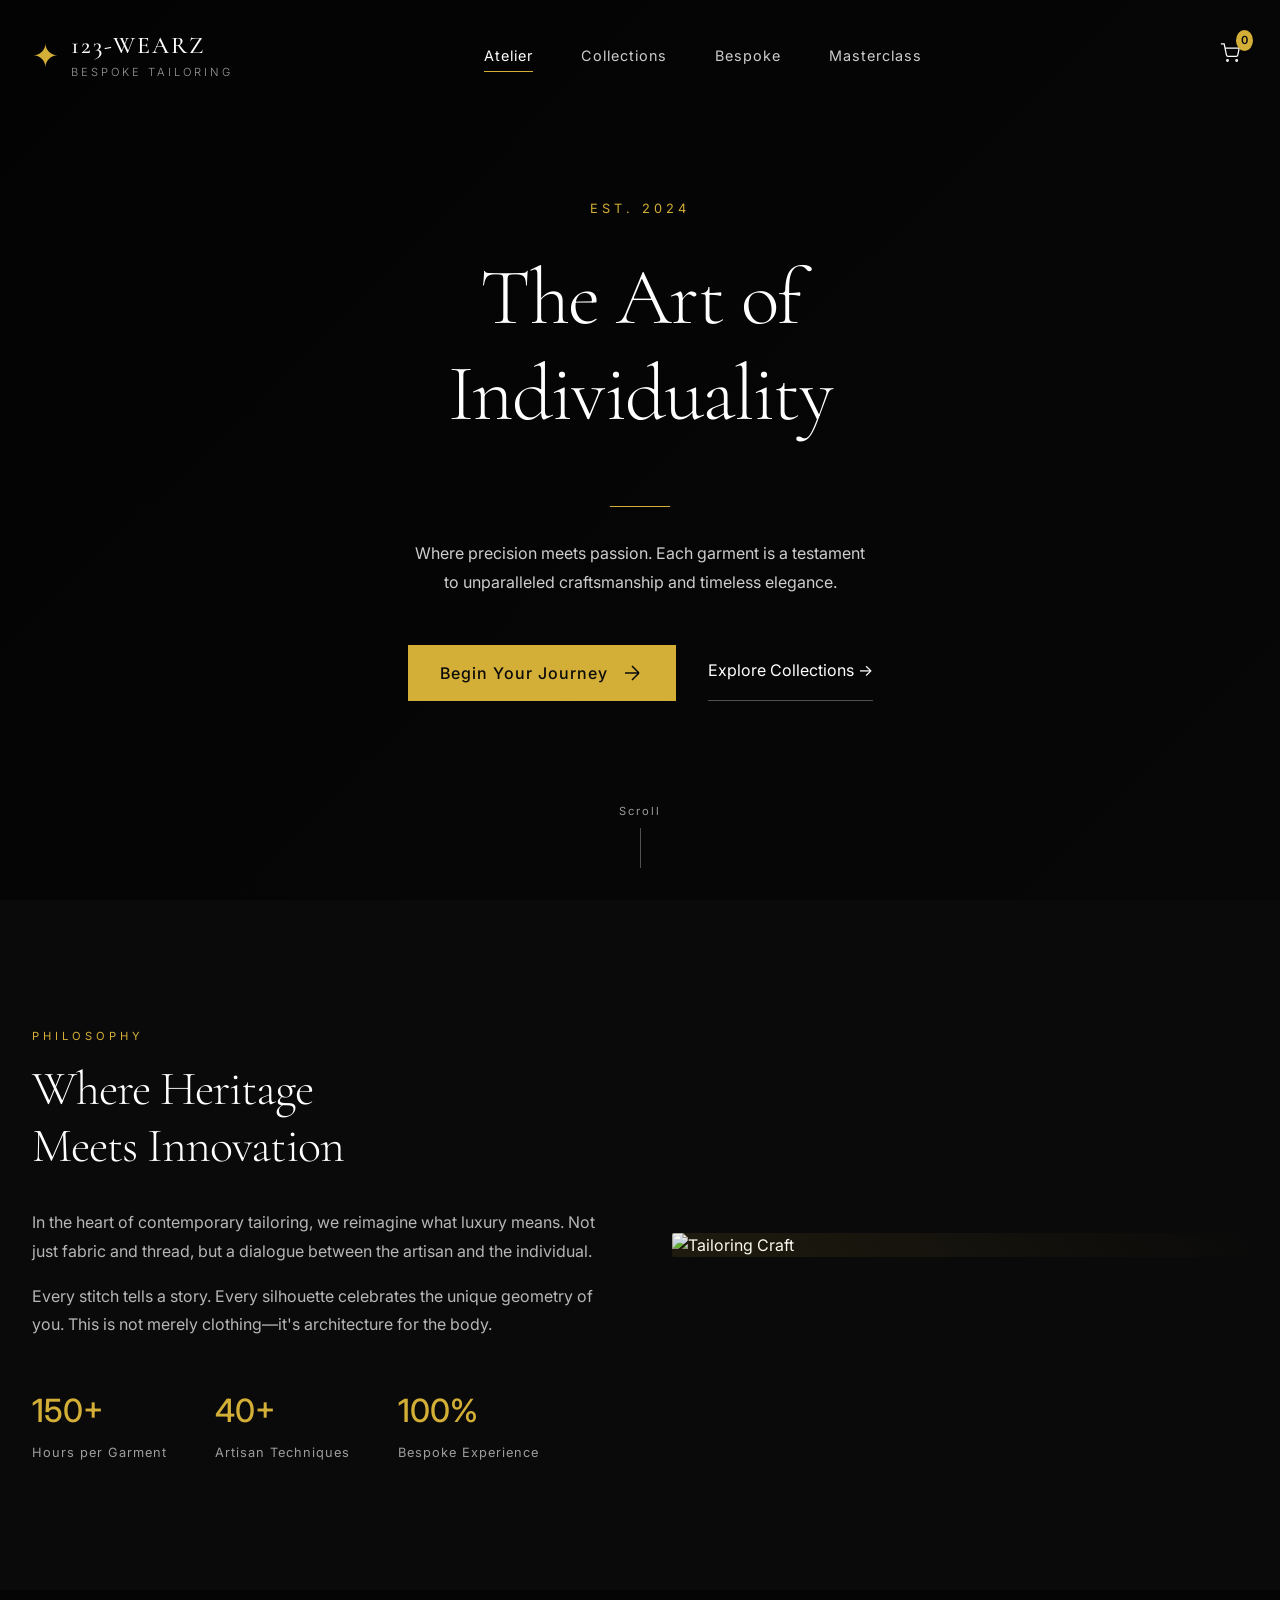
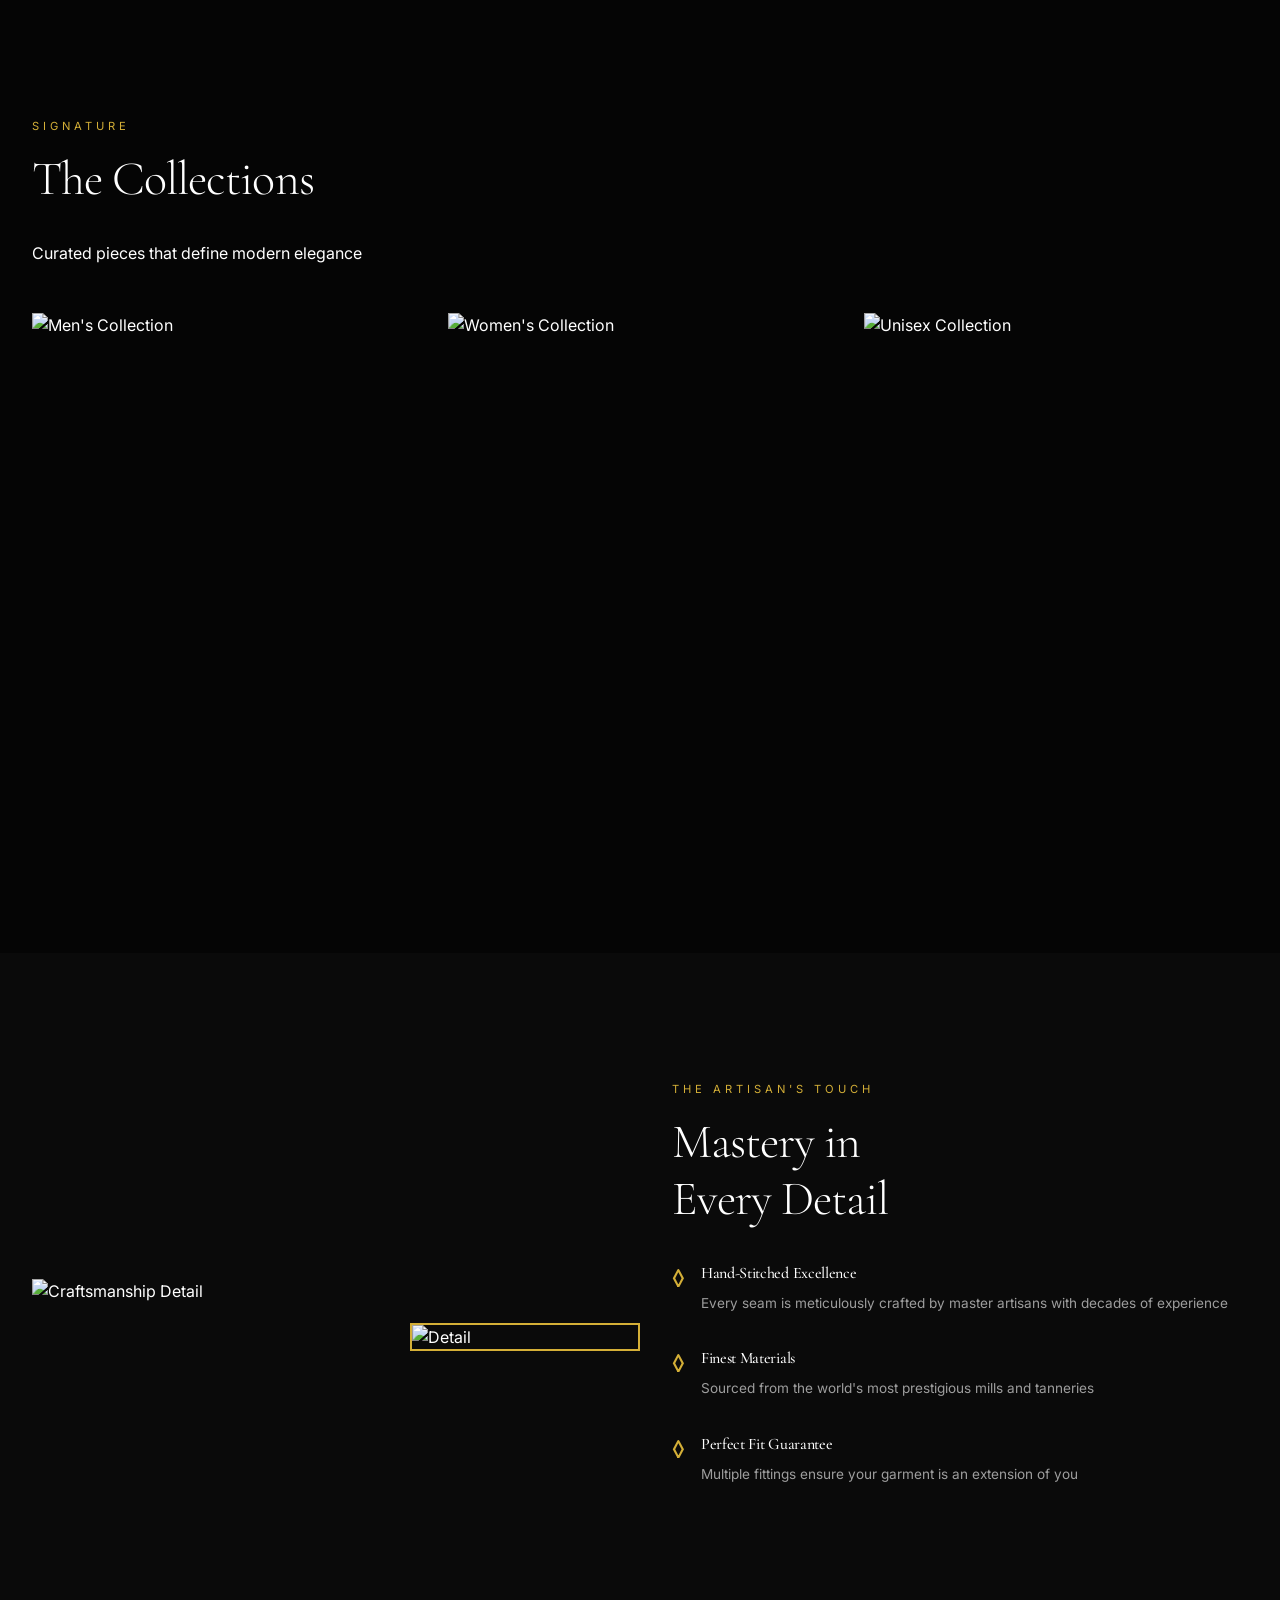
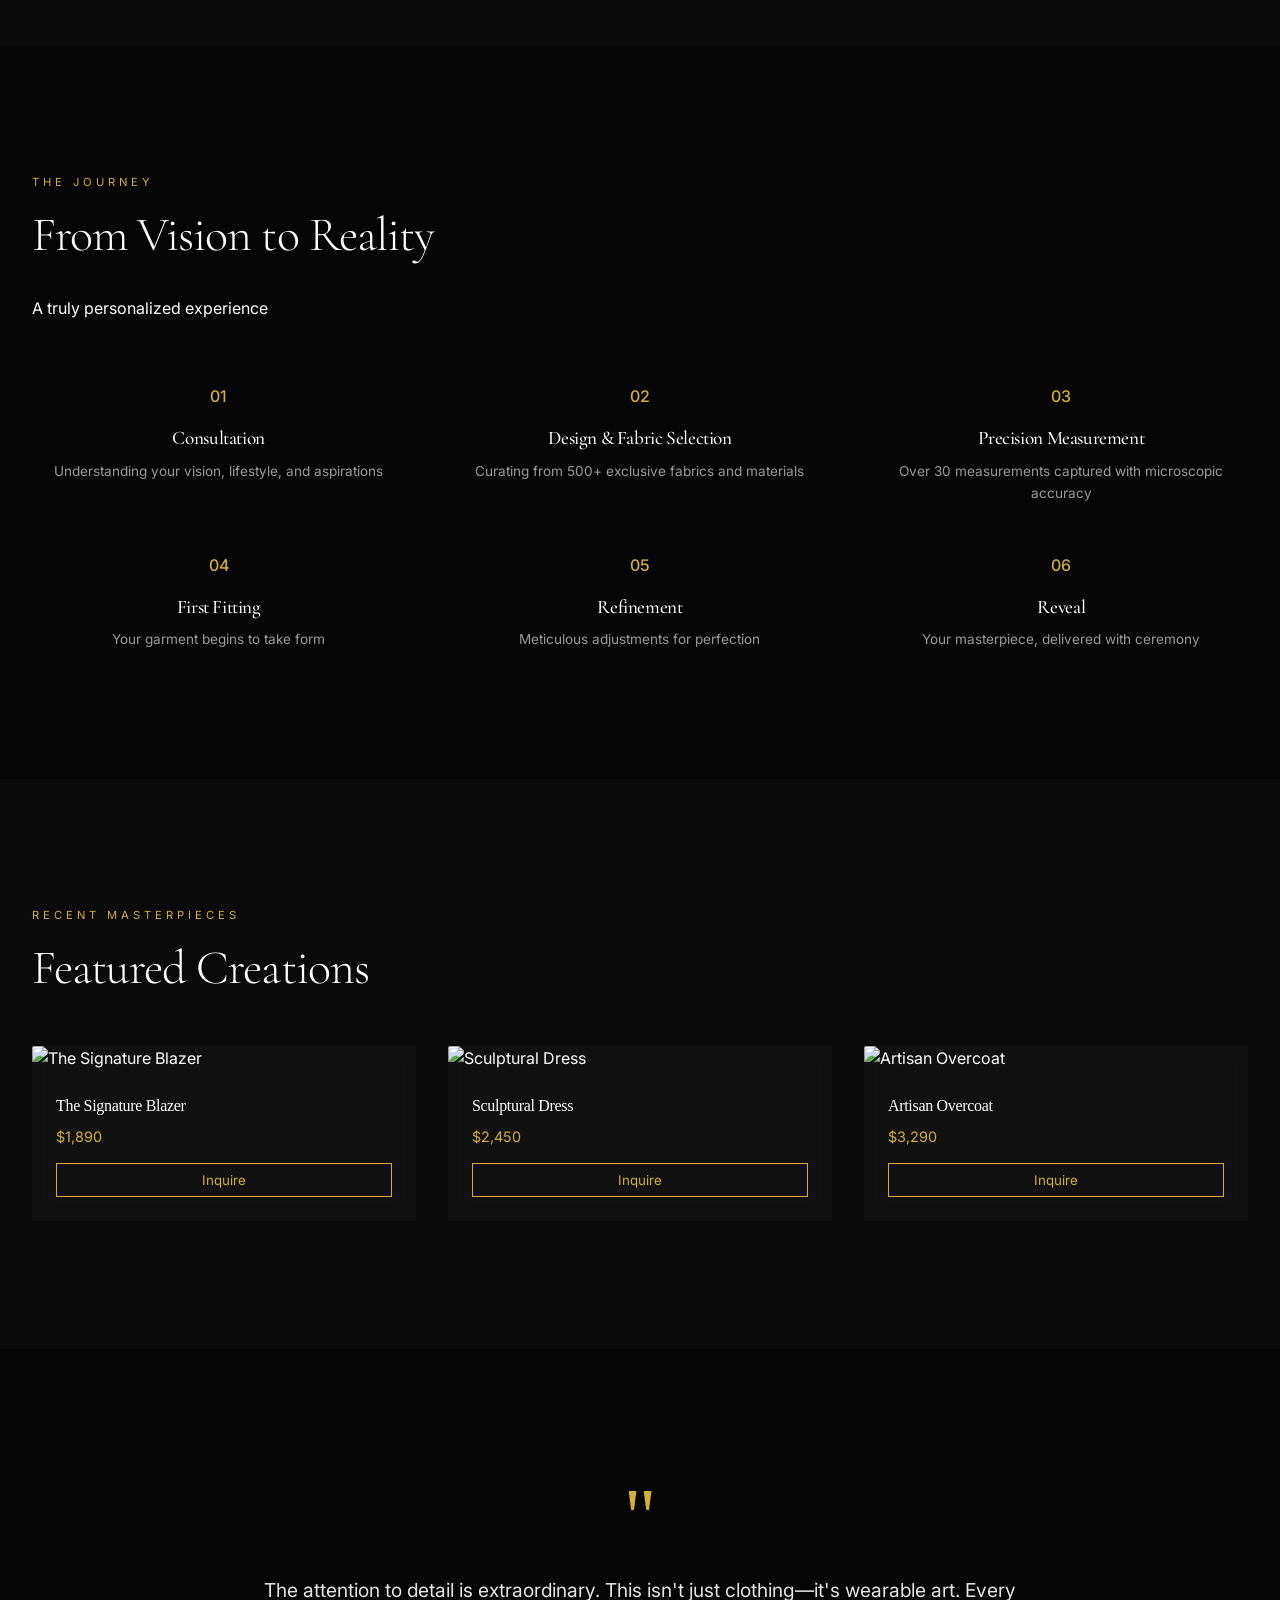
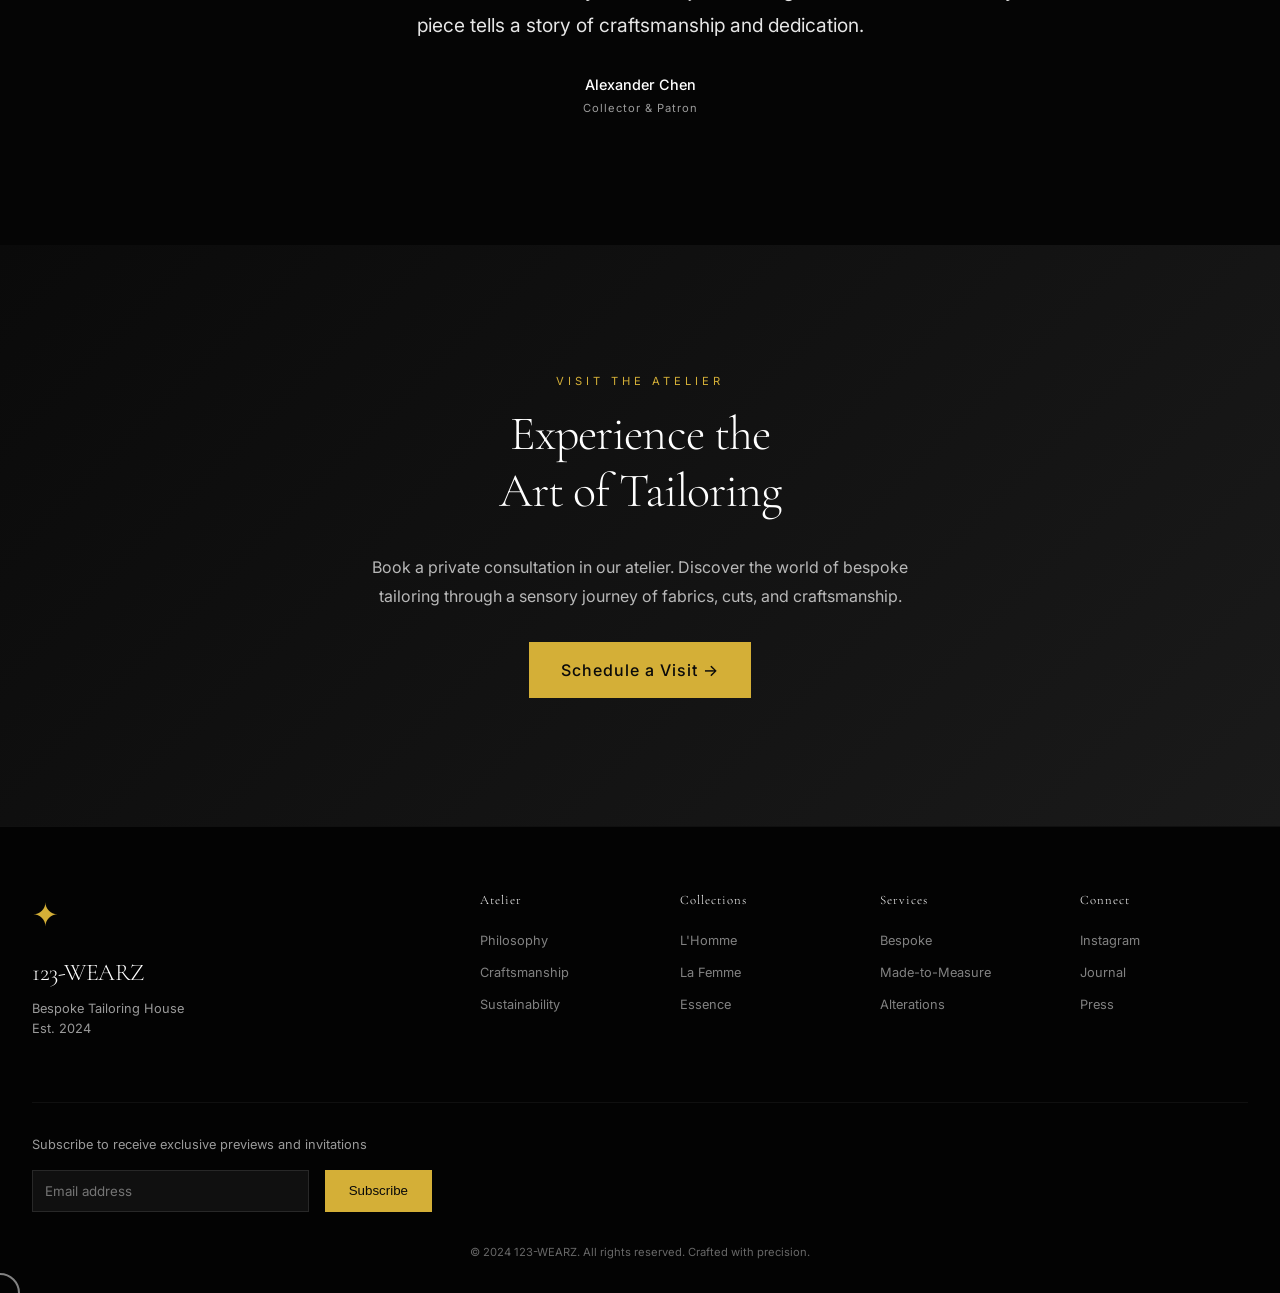
==== index.html @ 3294264b "first commit" ====
<!DOCTYPE html>
<html lang="en">
<head>
    <meta charset="UTF-8">
    <meta name="viewport" content="width=device-width, initial-scale=1.0, viewport-fit=cover">
    <title>123-WEARZ | Bespoke Luxury Tailoring</title>
    <link rel="preconnect" href="https://fonts.googleapis.com">
    <link rel="preconnect" href="https://fonts.gstatic.com" crossorigin>
    <link href="https://fonts.googleapis.com/css2?family=Cormorant+Garamond:ital,wght@0,300;0,400;0,500;0,600;0,700;1,300;1,400&family=Inter:wght@100;200;300;400;500;600;700;800&display=swap" rel="stylesheet">
    <link rel="stylesheet" href="css/luxury.css">
</head>
<body>
    <!-- Premium Navigation -->
    <nav class="nav-premium">
        <div class="nav-container">
            <div class="logo-area">
                <div class="logo-icon">✦</div>
                <div class="logo-text">
                    <span class="logo-main">123-WEARZ</span>
                    <span class="logo-sub">BESPOKE TAILORING</span>
                </div>
            </div>
            
            <div class="nav-links">
                <a href="index.html" class="nav-link active">Atelier</a>
                <a href="workshops.html" class="nav-link">Collections</a>
                <a href="bespoke.html" class="nav-link">Bespoke</a>
                <a href="workshops.html" class="nav-link">Masterclass</a>
            </div>
            
            <div class="nav-actions">
                <button class="icon-btn" id="searchBtn">
                <!-- search icon -->
                </button>
                <a href="cart.html" class="icon-btn cart-btn">
                    <svg width="20" height="20" viewBox="0 0 24 24" fill="none" stroke="currentColor" stroke-width="1.5">
                        <circle cx="9" cy="21" r="1"/>
                        <circle cx="20" cy="21" r="1"/>
                        <path d="M1 1h4l2.68 13.39a2 2 0 0 0 2 1.61h9.72a2 2 0 0 0 2-1.61L23 6H6"/>
                    </svg>
                    <span class="cart-count">0</span>
                 </a>
                  <button class="menu-toggle" id="menuToggle">
                      <span></span>
                      <span></span>
                      <span></span>
                  </button>
              </div>
        </div>
    </nav>

    <!-- Hero Section - Full Screen Luxury -->
    <section class="hero-luxury">
        <div class="hero-background">
            <div class="hero-overlay"></div>
            <video class="hero-video" autoplay muted loop playsinline>
                <source src="https://assets.mixkit.co/videos/preview/mixkit-fashion-designer-working-on-a-dress-32877-large.mp4" type="video/mp4">
            </video>
        </div>
        
        <div class="hero-content">
            <div class="hero-badge">EST. 2024</div>
            <h1 class="hero-title">
                <span class="title-line">The Art of</span>
                <span class="title-line">Individuality</span>
            </h1>
            <div class="hero-divider"></div>
            <p class="hero-description">
                Where precision meets passion. Each garment is a testament<br>
                to unparalleled craftsmanship and timeless elegance.
            </p>
            <div class="hero-buttons">
                <a href="bespoke.html" class="btn-primary-luxury">
                    <span>Begin Your Journey</span>
                    <svg width="24" height="24" viewBox="0 0 24 24" fill="none">
                        <path d="M5 12H19M19 12L12 5M19 12L12 19" stroke="currentColor" stroke-width="1.5"/>
                    </svg>
                </a>
                <a href="workshops.html" class="btn-secondary-luxury">Explore Collections →</a>
            </div>
        </div>
        
        <div class="hero-scroll">
            <span>Scroll</span>
            <div class="scroll-line"></div>
        </div>
    </section>

    <!-- Philosophy Section -->
    <section class="philosophy">
        <div class="container">
            <div class="philosophy-grid">
                <div class="philosophy-text">
                    <div class="section-label">PHILOSOPHY</div>
                    <h2 class="section-title-luxury">
                        Where Heritage<br>
                        Meets Innovation
                    </h2>
                    <div class="philosophy-description">
                        <p>In the heart of contemporary tailoring, we reimagine what luxury means. Not just fabric and thread, but a dialogue between the artisan and the individual.</p>
                        <p>Every stitch tells a story. Every silhouette celebrates the unique geometry of you. This is not merely clothing—it's architecture for the body.</p>
                    </div>
                    <div class="philosophy-stats">
                        <div class="stat">
                            <div class="stat-number">150+</div>
                            <div class="stat-label">Hours per Garment</div>
                        </div>
                        <div class="stat">
                            <div class="stat-number">40+</div>
                            <div class="stat-label">Artisan Techniques</div>
                        </div>
                        <div class="stat">
                            <div class="stat-number">100%</div>
                            <div class="stat-label">Bespoke Experience</div>
                        </div>
                    </div>
                </div>
                <div class="philosophy-image">
                    <div class="image-frame">
                        <img src="https://images.unsplash.com/photo-1539109136881-3be0616acf4b?w=800" alt="Tailoring Craft">
                        <div class="image-overlay"></div>
                    </div>
                </div>
            </div>
        </div>
    </section>

    <!-- Signature Collections -->
    <section class="collections">
        <div class="container">
            <div class="section-header">
                <div class="section-label">SIGNATURE</div>
                <h2 class="section-title-luxury">The Collections</h2>
                <p class="section-subtitle">Curated pieces that define modern elegance</p>
            </div>
            
            <div class="collection-grid">
                <div class="collection-card" data-gender="men">
                    <div class="collection-image">
                        <img src="https://images.unsplash.com/photo-1617127365659-c47fa864d8bc?w=800" alt="Men's Collection">
                        <div class="collection-overlay">
                            <div class="collection-content">
                                <h3>L'Homme</h3>
                                <p>Architectural precision meets masculine elegance</p>
                                <div class="collection-link">Discover →</div>
                            </div>
                        </div>
                    </div>
                </div>
                
                <div class="collection-card" data-gender="women">
                    <div class="collection-image">
                        <img src="https://images.unsplash.com/photo-1539109136881-3be0616acf4b?w=800" alt="Women's Collection">
                        <div class="collection-overlay">
                            <div class="collection-content">
                                <h3>La Femme</h3>
                                <p>Sculptural silhouettes that celebrate form</p>
                                <div class="collection-link">Discover →</div>
                            </div>
                        </div>
                    </div>
                </div>
                
                <div class="collection-card" data-gender="unisex">
                    <div class="collection-image">
                        <img src="https://images.unsplash.com/photo-1483985988355-763728e1935b?w=800" alt="Unisex Collection">
                        <div class="collection-overlay">
                            <div class="collection-content">
                                <h3>Essence</h3>
                                <p>Beyond gender. Pure expression.</p>
                                <div class="collection-link">Discover →</div>
                            </div>
                        </div>
                    </div>
                </div>
            </div>
        </div>
    </section>

    <!-- Craftsmanship Showcase -->
    <section class="craftsmanship">
        <div class="container">
            <div class="craftsmanship-grid">
                <div class="craftsmanship-images">
                    <div class="craft-image-main">
                        <img src="https://images.unsplash.com/photo-1583847268964-b28dc8f51f92?w=800" alt="Craftsmanship Detail">
                    </div>
                    <div class="craft-image-detail">
                        <img src="https://images.unsplash.com/photo-1583847268964-b28dc8f51f92?w=400" alt="Detail">
                    </div>
                </div>
                
                <div class="craftsmanship-content">
                    <div class="section-label">THE ARTISAN'S TOUCH</div>
                    <h2 class="section-title-luxury">
                        Mastery in<br>
                        Every Detail
                    </h2>
                    <div class="craft-features">
                        <div class="craft-feature">
                            <div class="feature-icon">◊</div>
                            <div class="feature-text">
                                <h4>Hand-Stitched Excellence</h4>
                                <p>Every seam is meticulously crafted by master artisans with decades of experience</p>
                            </div>
                        </div>
                        <div class="craft-feature">
                            <div class="feature-icon">◊</div>
                            <div class="feature-text">
                                <h4>Finest Materials</h4>
                                <p>Sourced from the world's most prestigious mills and tanneries</p>
                            </div>
                        </div>
                        <div class="craft-feature">
                            <div class="feature-icon">◊</div>
                            <div class="feature-text">
                                <h4>Perfect Fit Guarantee</h4>
                                <p>Multiple fittings ensure your garment is an extension of you</p>
                            </div>
                        </div>
                    </div>
                </div>
            </div>
        </div>
    </section>

    <!-- Bespoke Process -->
    <section class="process">
        <div class="container">
            <div class="section-header">
                <div class="section-label">THE JOURNEY</div>
                <h2 class="section-title-luxury">From Vision to Reality</h2>
                <p class="section-subtitle">A truly personalized experience</p>
            </div>
            
            <div class="process-steps">
                <div class="step">
                    <div class="step-number">01</div>
                    <div class="step-content">
                        <h3>Consultation</h3>
                        <p>Understanding your vision, lifestyle, and aspirations</p>
                    </div>
                </div>
                <div class="step">
                    <div class="step-number">02</div>
                    <div class="step-content">
                        <h3>Design & Fabric Selection</h3>
                        <p>Curating from 500+ exclusive fabrics and materials</p>
                    </div>
                </div>
                <div class="step">
                    <div class="step-number">03</div>
                    <div class="step-content">
                        <h3>Precision Measurement</h3>
                        <p>Over 30 measurements captured with microscopic accuracy</p>
                    </div>
                </div>
                <div class="step">
                    <div class="step-number">04</div>
                    <div class="step-content">
                        <h3>First Fitting</h3>
                        <p>Your garment begins to take form</p>
                    </div>
                </div>
                <div class="step">
                    <div class="step-number">05</div>
                    <div class="step-content">
                        <h3>Refinement</h3>
                        <p>Meticulous adjustments for perfection</p>
                    </div>
                </div>
                <div class="step">
                    <div class="step-number">06</div>
                    <div class="step-content">
                        <h3>Reveal</h3>
                        <p>Your masterpiece, delivered with ceremony</p>
                    </div>
                </div>
            </div>
        </div>
    </section>

    <!-- Featured Creations -->
    <section class="featured">
        <div class="container">
            <div class="section-header">
                <div class="section-label">RECENT MASTERPIECES</div>
                <h2 class="section-title-luxury">Featured Creations</h2>
            </div>
            
            <div class="featured-grid" id="featuredProducts">
                <!-- Products loaded via JS -->
            </div>
        </div>
    </section>

    <!-- Testimonials -->
    <section class="testimonials">
        <div class="container">
            <div class="testimonials-slider">
                <div class="testimonial">
                    <div class="testimonial-quote">"</div>
                    <p class="testimonial-text">The attention to detail is extraordinary. This isn't just clothing—it's wearable art. Every piece tells a story of craftsmanship and dedication.</p>
                    <div class="testimonial-author">
                        <div class="author-name">Alexander Chen</div>
                        <div class="author-title">Collector & Patron</div>
                    </div>
                </div>
            </div>
        </div>
    </section>

    <!-- Atelier Visit -->
    <section class="atelier">
        <div class="container">
            <div class="atelier-content">
                <div class="section-label">VISIT THE ATELIER</div>
                <h2 class="section-title-luxury">Experience the<br>Art of Tailoring</h2>
                <p>Book a private consultation in our atelier. Discover the world of bespoke tailoring through a sensory journey of fabrics, cuts, and craftsmanship.</p>
                <a href="custom-order.html" class="btn-primary-luxury">Schedule a Visit →</a>
            </div>
        </div>
    </section>

    <!-- Footer -->
    <footer class="footer-luxury">
        <div class="container">
            <div class="footer-grid">
                <div class="footer-brand">
                    <div class="logo-icon">✦</div>
                    <h3>123-WEARZ</h3>
                    <p>Bespoke Tailoring House<br>Est. 2024</p>
                </div>
                
                <div class="footer-links">
                    <div class="footer-column">
                        <h4>Atelier</h4>
                        <ul>
                            <li><a href="#">Philosophy</a></li>
                            <li><a href="#">Craftsmanship</a></li>
                            <li><a href="#">Sustainability</a></li>
                        </ul>
                    </div>
                    
                    <div class="footer-column">
                        <h4>Collections</h4>
                        <ul>
                            <li><a href="#">L'Homme</a></li>
                            <li><a href="#">La Femme</a></li>
                            <li><a href="#">Essence</a></li>
                        </ul>
                    </div>
                    
                    <div class="footer-column">
                        <h4>Services</h4>
                        <ul>
                            <li><a href="#">Bespoke</a></li>
                            <li><a href="#">Made-to-Measure</a></li>
                            <li><a href="#">Alterations</a></li>
                        </ul>
                    </div>
                    
                    <div class="footer-column">
                        <h4>Connect</h4>
                        <ul>
                            <li><a href="#">Instagram</a></li>
                            <li><a href="#">Journal</a></li>
                            <li><a href="#">Press</a></li>
                        </ul>
                    </div>
                </div>
            </div>
            
            <div class="footer-bottom">
                <div class="footer-newsletter">
                    <p>Subscribe to receive exclusive previews and invitations</p>
                    <form id="newsletterForm">
                        <input type="email" placeholder="Email address">
                        <button type="submit">Subscribe</button>
                    </form>
                </div>
                <div class="footer-copyright">
                    <p>© 2024 123-WEARZ. All rights reserved. Crafted with precision.</p>
                </div>
            </div>
        </div>
    </footer>

    <script src="js/luxury.js"></script>
</body>
</html>
---- css/luxury.css ----
/* Reset & Base */
* {
    margin: 0;
    padding: 0;
    box-sizing: border-box;
}

html {
    scroll-behavior: smooth;
    scrollbar-width: thin;
}

body {
    font-family: 'Inter', sans-serif;
    background: #0a0a0a;
    color: #ffffff;
    line-height: 1.5;
    overflow-x: hidden;
}

/* Typography */
@font-face {
    font-family: 'Cormorant Garamond';
    src: url('https://fonts.googleapis.com/css2?family=Cormorant+Garamond:wght@300;400;500;600;700&display=swap');
}

h1, h2, h3, h4, .logo-main, .hero-title, .section-title-luxury {
    font-family: 'Cormorant Garamond', serif;
    font-weight: 300;
    letter-spacing: -0.02em;
}

/* Custom Cursor */
@media (min-width: 1024px) {
    body {
        cursor: none;
    }
    
    .custom-cursor {
        width: 40px;
        height: 40px;
        border: 2px solid rgba(255, 255, 255, 0.5);
        border-radius: 50%;
        position: fixed;
        pointer-events: none;
        z-index: 9999;
        transition: all 0.1s ease;
        transform: translate(-50%, -50%);
    }
    
    .custom-cursor.active {
        width: 80px;
        height: 80px;
        border-color: rgba(212, 175, 55, 0.8);
        background: rgba(212, 175, 55, 0.1);
    }
}

/* Premium Navigation */
.nav-premium {
    position: fixed;
    top: 0;
    left: 0;
    right: 0;
    z-index: 1000;
    padding: 2rem 0;
    transition: all 0.4s cubic-bezier(0.165, 0.84, 0.44, 1);
    background: transparent;
}

.nav-premium.scrolled {
    background: rgba(10, 10, 10, 0.95);
    backdrop-filter: blur(20px);
    padding: 1rem 0;
    border-bottom: 1px solid rgba(255, 255, 255, 0.1);
}

.nav-container {
    max-width: 1400px;
    margin: 0 auto;
    padding: 0 2rem;
    display: flex;
    justify-content: space-between;
    align-items: center;
}

.logo-area {
    display: flex;
    align-items: center;
    gap: 0.75rem;
}

.logo-icon {
    font-size: 2rem;
    font-weight: 300;
    color: #d4af37;
    animation: subtleGlow 3s ease-in-out infinite;
}

@keyframes subtleGlow {
    0%, 100% { opacity: 0.7; text-shadow: 0 0 0px rgba(212, 175, 55, 0); }
    50% { opacity: 1; text-shadow: 0 0 10px rgba(212, 175, 55, 0.3); }
}

.logo-text {
    line-height: 1.2;
}

.logo-main {
    font-size: 1.5rem;
    font-weight: 500;
    letter-spacing: 2px;
    display: block;
}

.logo-sub {
    font-size: 0.7rem;
    letter-spacing: 3px;
    color: rgba(255, 255, 255, 0.6);
    font-weight: 300;
}

.nav-links {
    display: flex;
    gap: 3rem;
}

.nav-link {
    color: rgba(255, 255, 255, 0.8);
    text-decoration: none;
    font-size: 0.9rem;
    letter-spacing: 1px;
    font-weight: 400;
    transition: all 0.3s ease;
    position: relative;
}

.nav-link::after {
    content: '';
    position: absolute;
    bottom: -5px;
    left: 0;
    width: 0;
    height: 1px;
    background: #d4af37;
    transition: width 0.3s ease;
}

.nav-link:hover::after,
.nav-link.active::after {
    width: 100%;
}

.nav-link:hover,
.nav-link.active {
    color: #ffffff;
}

.nav-actions {
    display: flex;
    gap: 1.5rem;
    align-items: center;
}

.icon-btn {
    background: transparent;
    border: none;
    color: white;
    cursor: pointer;
    transition: all 0.3s ease;
    position: relative;
    padding: 0.5rem;
}

.icon-btn:hover {
    color: #d4af37;
    transform: scale(1.05);
}

.cart-count {
    position: absolute;
    top: -5px;
    right: -5px;
    background: #d4af37;
    color: #0a0a0a;
    font-size: 0.7rem;
    padding: 2px 5px;
    border-radius: 50%;
    font-weight: 600;
}

.menu-toggle {
    display: none;
    flex-direction: column;
    gap: 6px;
    background: transparent;
    border: none;
    cursor: pointer;
}

.menu-toggle span {
    width: 25px;
    height: 1.5px;
    background: white;
    transition: all 0.3s ease;
}

/* Hero Section */
.hero-luxury {
    height: 100vh;
    position: relative;
    overflow: hidden;
}

.hero-background {
    position: absolute;
    top: 0;
    left: 0;
    right: 0;
    bottom: 0;
}

.hero-video {
    width: 100%;
    height: 100%;
    object-fit: cover;
}

.hero-overlay {
    position: absolute;
    top: 0;
    left: 0;
    right: 0;
    bottom: 0;
    background: linear-gradient(135deg, rgba(0,0,0,0.7) 0%, rgba(0,0,0,0.3) 100%);
}

.hero-content {
    position: relative;
    z-index: 2;
    height: 100%;
    display: flex;
    flex-direction: column;
    justify-content: center;
    align-items: center;
    text-align: center;
    padding: 0 2rem;
}

.hero-badge {
    font-size: 0.8rem;
    letter-spacing: 4px;
    color: #d4af37;
    margin-bottom: 2rem;
    animation: fadeInUp 1s ease;
}

.hero-title {
    font-size: 5rem;
    font-weight: 300;
    line-height: 1.2;
    margin-bottom: 2rem;
    animation: fadeInUp 1s ease 0.2s;
    animation-fill-mode: forwards;
    opacity: 0;
}

.title-line {
    display: block;
}

.hero-divider {
    width: 60px;
    height: 1px;
    background: #d4af37;
    margin: 2rem auto;
    animation: fadeInUp 1s ease 0.4s;
    animation-fill-mode: forwards;
    opacity: 0;
}

.hero-description {
    font-size: 1rem;
    color: rgba(255, 255, 255, 0.8);
    margin-bottom: 3rem;
    line-height: 1.8;
    animation: fadeInUp 1s ease 0.6s;
    animation-fill-mode: forwards;
    opacity: 0;
}

.hero-buttons {
    display: flex;
    gap: 2rem;
    animation: fadeInUp 1s ease 0.8s;
    animation-fill-mode: forwards;
    opacity: 0;
}

.btn-primary-luxury {
    display: inline-flex;
    align-items: center;
    gap: 0.75rem;
    padding: 1rem 2rem;
    background: #d4af37;
    color: #0a0a0a;
    text-decoration: none;
    font-weight: 500;
    letter-spacing: 1px;
    transition: all 0.3s ease;
    border: none;
    cursor: pointer;
}

.btn-primary-luxury:hover {
    background: #ffffff;
    transform: translateY(-2px);
    box-shadow: 0 10px 30px rgba(212, 175, 55, 0.3);
}

.btn-secondary-luxury {
    color: white;
    text-decoration: none;
    display: inline-flex;
    align-items: center;
    gap: 0.5rem;
    border-bottom: 1px solid rgba(255, 255, 255, 0.3);
    padding-bottom: 0.25rem;
    transition: all 0.3s ease;
}

.btn-secondary-luxury:hover {
    border-bottom-color: #d4af37;
    gap: 1rem;
}

.hero-scroll {
    position: absolute;
    bottom: 2rem;
    left: 50%;
    transform: translateX(-50%);
    display: flex;
    flex-direction: column;
    align-items: center;
    gap: 0.5rem;
    color: rgba(255, 255, 255, 0.6);
    font-size: 0.7rem;
    letter-spacing: 2px;
    z-index: 2;
}

.scroll-line {
    width: 1px;
    height: 40px;
    background: rgba(255, 255, 255, 0.3);
    animation: scrollMove 2s ease-in-out infinite;
}

@keyframes scrollMove {
    0%, 100% { transform: scaleY(1); opacity: 0.3; }
    50% { transform: scaleY(1.5); opacity: 1; }
}

/* Philosophy Section */
.philosophy {
    padding: 8rem 0;
    background: #0a0a0a;
}

.container {
    max-width: 1400px;
    margin: 0 auto;
    padding: 0 2rem;
}

.philosophy-grid {
    display: grid;
    grid-template-columns: 1fr 1fr;
    gap: 4rem;
    align-items: center;
}

.section-label {
    font-size: 0.7rem;
    letter-spacing: 4px;
    color: #d4af37;
    margin-bottom: 1rem;
}

.section-title-luxury {
    font-size: 3rem;
    font-weight: 300;
    line-height: 1.2;
    margin-bottom: 2rem;
}

.philosophy-description {
    color: rgba(255, 255, 255, 0.7);
    line-height: 1.8;
    margin-bottom: 2rem;
}

.philosophy-description p {
    margin-bottom: 1rem;
}

.philosophy-stats {
    display: flex;
    gap: 3rem;
    margin-top: 3rem;
}

.stat-number {
    font-size: 2rem;
    font-weight: 500;
    color: #d4af37;
    margin-bottom: 0.5rem;
}

.stat-label {
    font-size: 0.8rem;
    color: rgba(255, 255, 255, 0.6);
    letter-spacing: 1px;
}

.philosophy-image {
    position: relative;
}

.image-frame {
    position: relative;
    overflow: hidden;
    border-radius: 2px;
}

.image-frame img {
    width: 100%;
    height: auto;
    display: block;
    transition: transform 1.5s ease;
}

.image-frame:hover img {
    transform: scale(1.05);
}

.image-overlay {
    position: absolute;
    top: 0;
    left: 0;
    right: 0;
    bottom: 0;
    background: linear-gradient(45deg, rgba(212, 175, 55, 0.1), transparent);
}

/* Collections Section */
.collections {
    padding: 8rem 0;
    background: #050505;
}

.collection-grid {
    display: grid;
    grid-template-columns: repeat(3, 1fr);
    gap: 2rem;
    margin-top: 3rem;
}

.collection-card {
    position: relative;
    overflow: hidden;
    cursor: pointer;
}

.collection-image {
    position: relative;
    overflow: hidden;
    aspect-ratio: 3/4;
}

.collection-image img {
    width: 100%;
    height: 100%;
    object-fit: cover;
    transition: transform 1.2s cubic-bezier(0.165, 0.84, 0.44, 1);
}

.collection-card:hover img {
    transform: scale(1.05);
}

.collection-overlay {
    position: absolute;
    top: 0;
    left: 0;
    right: 0;
    bottom: 0;
    background: linear-gradient(to top, rgba(0,0,0,0.8), transparent);
    display: flex;
    align-items: flex-end;
    padding: 2rem;
    opacity: 0;
    transition: opacity 0.4s ease;
}

.collection-card:hover .collection-overlay {
    opacity: 1;
}

.collection-content h3 {
    font-size: 1.8rem;
    font-weight: 300;
    margin-bottom: 0.5rem;
}

.collection-content p {
    font-size: 0.8rem;
    color: rgba(255, 255, 255, 0.8);
    margin-bottom: 1rem;
}

.collection-link {
    color: #d4af37;
    font-size: 0.8rem;
    letter-spacing: 1px;
}

/* Craftsmanship Section */
.craftsmanship {
    padding: 8rem 0;
    background: #0a0a0a;
}

.craftsmanship-grid {
    display: grid;
    grid-template-columns: 1fr 1fr;
    gap: 4rem;
    align-items: center;
}

.craftsmanship-images {
    position: relative;
}

.craft-image-main {
    width: 100%;
    margin-bottom: 1rem;
}

.craft-image-main img {
    width: 100%;
    height: auto;
}

.craft-image-detail {
    position: absolute;
    bottom: -2rem;
    right: -2rem;
    width: 40%;
    border: 2px solid #d4af37;
}

.craft-image-detail img {
    width: 100%;
    height: auto;
    display: block;
}

.craft-features {
    margin-top: 2rem;
}

.craft-feature {
    display: flex;
    gap: 1rem;
    margin-bottom: 2rem;
}

.feature-icon {
    font-size: 1.5rem;
    color: #d4af37;
}

.feature-text h4 {
    font-size: 1rem;
    margin-bottom: 0.5rem;
    font-weight: 500;
}

.feature-text p {
    font-size: 0.85rem;
    color: rgba(255, 255, 255, 0.6);
    line-height: 1.6;
}

/* Process Section */
.process {
    padding: 8rem 0;
    background: #050505;
}

.process-steps {
    display: grid;
    grid-template-columns: repeat(3, 1fr);
    gap: 3rem;
    margin-top: 4rem;
}

.step {
    text-align: center;
}

.step-number {
    font-size: 1rem;
    color: #d4af37;
    margin-bottom: 1rem;
    font-weight: 500;
}

.step-content h3 {
    font-size: 1.2rem;
    margin-bottom: 0.5rem;
    font-weight: 500;
}

.step-content p {
    font-size: 0.85rem;
    color: rgba(255, 255, 255, 0.6);
    line-height: 1.6;
}

/* Featured Products */
.featured {
    padding: 8rem 0;
    background: #0a0a0a;
}

.featured-grid {
    display: grid;
    grid-template-columns: repeat(3, 1fr);
    gap: 2rem;
    margin-top: 3rem;
}

.product-card-luxury {
    background: rgba(255, 255, 255, 0.03);
    backdrop-filter: blur(10px);
    border-radius: 2px;
    overflow: hidden;
    transition: all 0.4s ease;
}

.product-card-luxury:hover {
    transform: translateY(-5px);
    background: rgba(255, 255, 255, 0.05);
}

.product-image-luxury {
    width: 100%;
    aspect-ratio: 3/4;
    object-fit: cover;
}

.product-info-luxury {
    padding: 1.5rem;
}

.product-name-luxury {
    font-size: 1rem;
    margin-bottom: 0.5rem;
    font-weight: 400;
}

.product-price-luxury {
    font-size: 0.9rem;
    color: #d4af37;
    margin-bottom: 1rem;
}

/* Testimonials */
.testimonials {
    padding: 8rem 0;
    background: #050505;
}

.testimonials-slider {
    max-width: 800px;
    margin: 0 auto;
    text-align: center;
}

.testimonial-quote {
    font-size: 5rem;
    color: #d4af37;
    font-family: 'Cormorant Garamond', serif;
    line-height: 1;
    margin-bottom: 1rem;
}

.testimonial-text {
    font-size: 1.2rem;
    line-height: 1.8;
    margin-bottom: 2rem;
    color: rgba(255, 255, 255, 0.9);
}

.author-name {
    font-size: 0.9rem;
    font-weight: 500;
    margin-bottom: 0.25rem;
}

.author-title {
    font-size: 0.7rem;
    color: rgba(255, 255, 255, 0.6);
    letter-spacing: 1px;
}

/* Atelier Section */
.atelier {
    padding: 8rem 0;
    background: linear-gradient(135deg, #0a0a0a 0%, #1a1a1a 100%);
    text-align: center;
}

.atelier-content {
    max-width: 600px;
    margin: 0 auto;
}

.atelier-content p {
    color: rgba(255, 255, 255, 0.7);
    margin: 2rem 0;
    line-height: 1.8;
}

/* Footer */
.footer-luxury {
    background: #030303;
    padding: 4rem 0 2rem;
    border-top: 1px solid rgba(255, 255, 255, 0.05);
}

.footer-grid {
    display: grid;
    grid-template-columns: 1fr 2fr;
    gap: 4rem;
    margin-bottom: 4rem;
}

.footer-brand h3 {
    font-size: 1.5rem;
    margin: 1rem 0 0.5rem;
    font-weight: 300;
}

.footer-brand p {
    font-size: 0.8rem;
    color: rgba(255, 255, 255, 0.6);
}

.footer-links {
    display: grid;
    grid-template-columns: repeat(4, 1fr);
    gap: 2rem;
}

.footer-column h4 {
    font-size: 0.8rem;
    margin-bottom: 1rem;
    letter-spacing: 1px;
}

.footer-column ul {
    list-style: none;
}

.footer-column ul li {
    margin-bottom: 0.5rem;
}

.footer-column ul li a {
    color: rgba(255, 255, 255, 0.5);
    text-decoration: none;
    font-size: 0.8rem;
    transition: color 0.3s ease;
}

.footer-column ul li a:hover {
    color: #d4af37;
}

.footer-bottom {
    padding-top: 2rem;
    border-top: 1px solid rgba(255, 255, 255, 0.05);
}

.footer-newsletter {
    margin-bottom: 2rem;
}

.footer-newsletter p {
    font-size: 0.8rem;
    color: rgba(255, 255, 255, 0.6);
    margin-bottom: 1rem;
}

.footer-newsletter form {
    display: flex;
    gap: 1rem;
    max-width: 400px;
}

.footer-newsletter input {
    flex: 1;
    background: rgba(255, 255, 255, 0.05);
    border: 1px solid rgba(255, 255, 255, 0.1);
    padding: 0.75rem;
    color: white;
    font-family: 'Inter', sans-serif;
}

.footer-newsletter input:focus {
    outline: none;
    border-color: #d4af37;
}

.footer-newsletter button {
    background: #d4af37;
    border: none;
    padding: 0.75rem 1.5rem;
    color: #0a0a0a;
    cursor: pointer;
    font-weight: 500;
    transition: all 0.3s ease;
}

.footer-newsletter button:hover {
    background: white;
}

.footer-copyright {
    text-align: center;
    font-size: 0.7rem;
    color: rgba(255, 255, 255, 0.4);
}

/* Animations */
@keyframes fadeInUp {
    from {
        opacity: 0;
        transform: translateY(30px);
    }
    to {
        opacity: 1;
        transform: translateY(0);
    }
}

/* Responsive */
@media (max-width: 1024px) {
    .nav-links {
        display: none;
        position: absolute;
        top: 100%;
        left: 0;
        right: 0;
        background: rgba(10, 10, 10, 0.98);
        backdrop-filter: blur(20px);
        flex-direction: column;
        padding: 2rem;
        text-align: center;
        gap: 1.5rem;
    }
    
    .nav-links.active {
        display: flex;
    }
    
    .menu-toggle {
        display: flex;
    }
    
    .hero-title {
        font-size: 3rem;
    }
    
    .philosophy-grid,
    .craftsmanship-grid {
        grid-template-columns: 1fr;
        gap: 3rem;
    }
    
    .collection-grid {
        grid-template-columns: 1fr;
    }
    
    .process-steps {
        grid-template-columns: 1fr;
        gap: 2rem;
    }
    
    .featured-grid {
        grid-template-columns: 1fr;
    }
    
    .footer-grid {
        grid-template-columns: 1fr;
        gap: 2rem;
    }
    
    .footer-links {
        grid-template-columns: repeat(2, 1fr);
    }
}

@media (max-width: 768px) {
    .hero-title {
        font-size: 2.5rem;
    }
    
    .hero-buttons {
        flex-direction: column;
    }
    
    .section-title-luxury {
        font-size: 2rem;
    }
    
    .philosophy-stats {
        flex-direction: column;
        gap: 1rem;
    }
    
    .footer-links {
        grid-template-columns: 1fr;
    }
    
    .footer-newsletter form {
        flex-direction: column;
    }
}

/* Smooth Scroll */
::-webkit-scrollbar {
    width: 8px;
}

::-webkit-scrollbar-track {
    background: #0a0a0a;
}

::-webkit-scrollbar-thumb {
    background: #d4af37;
}

::-webkit-scrollbar-thumb:hover {
    background: #ffffff;
}
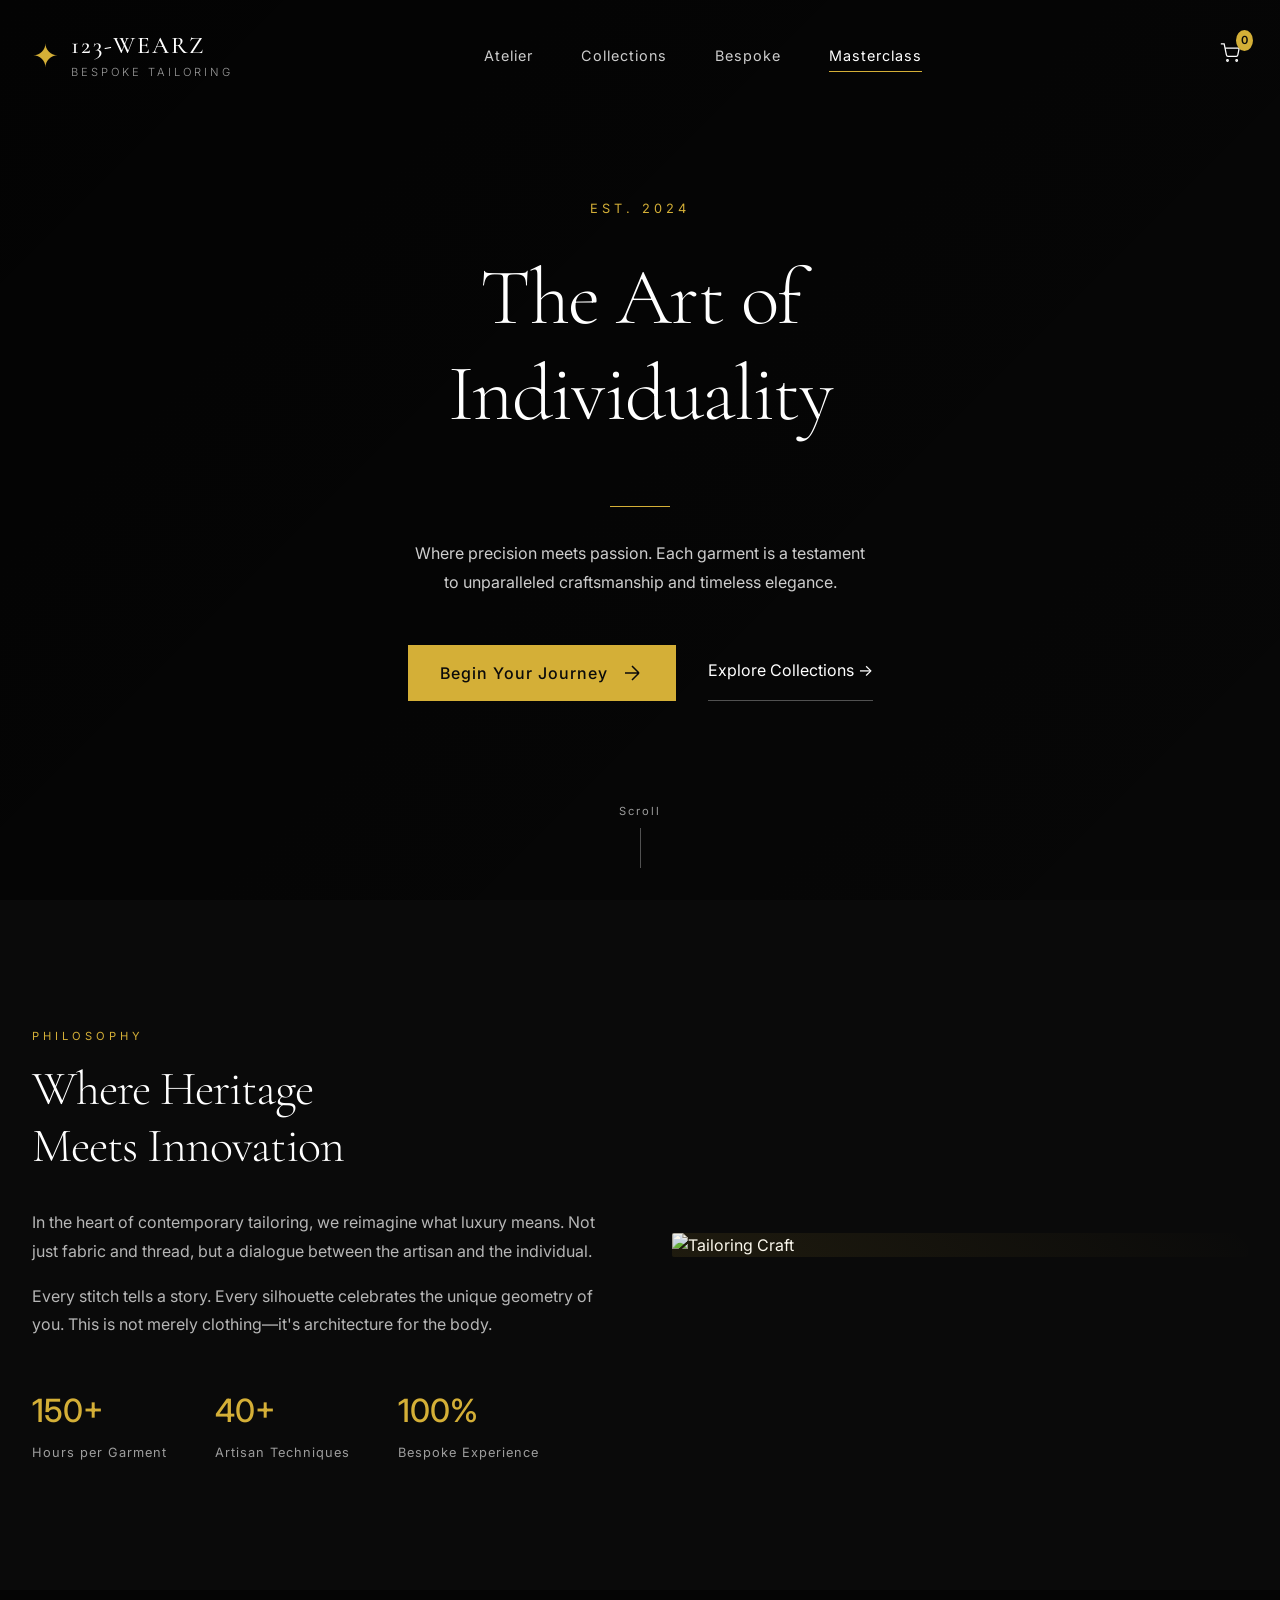
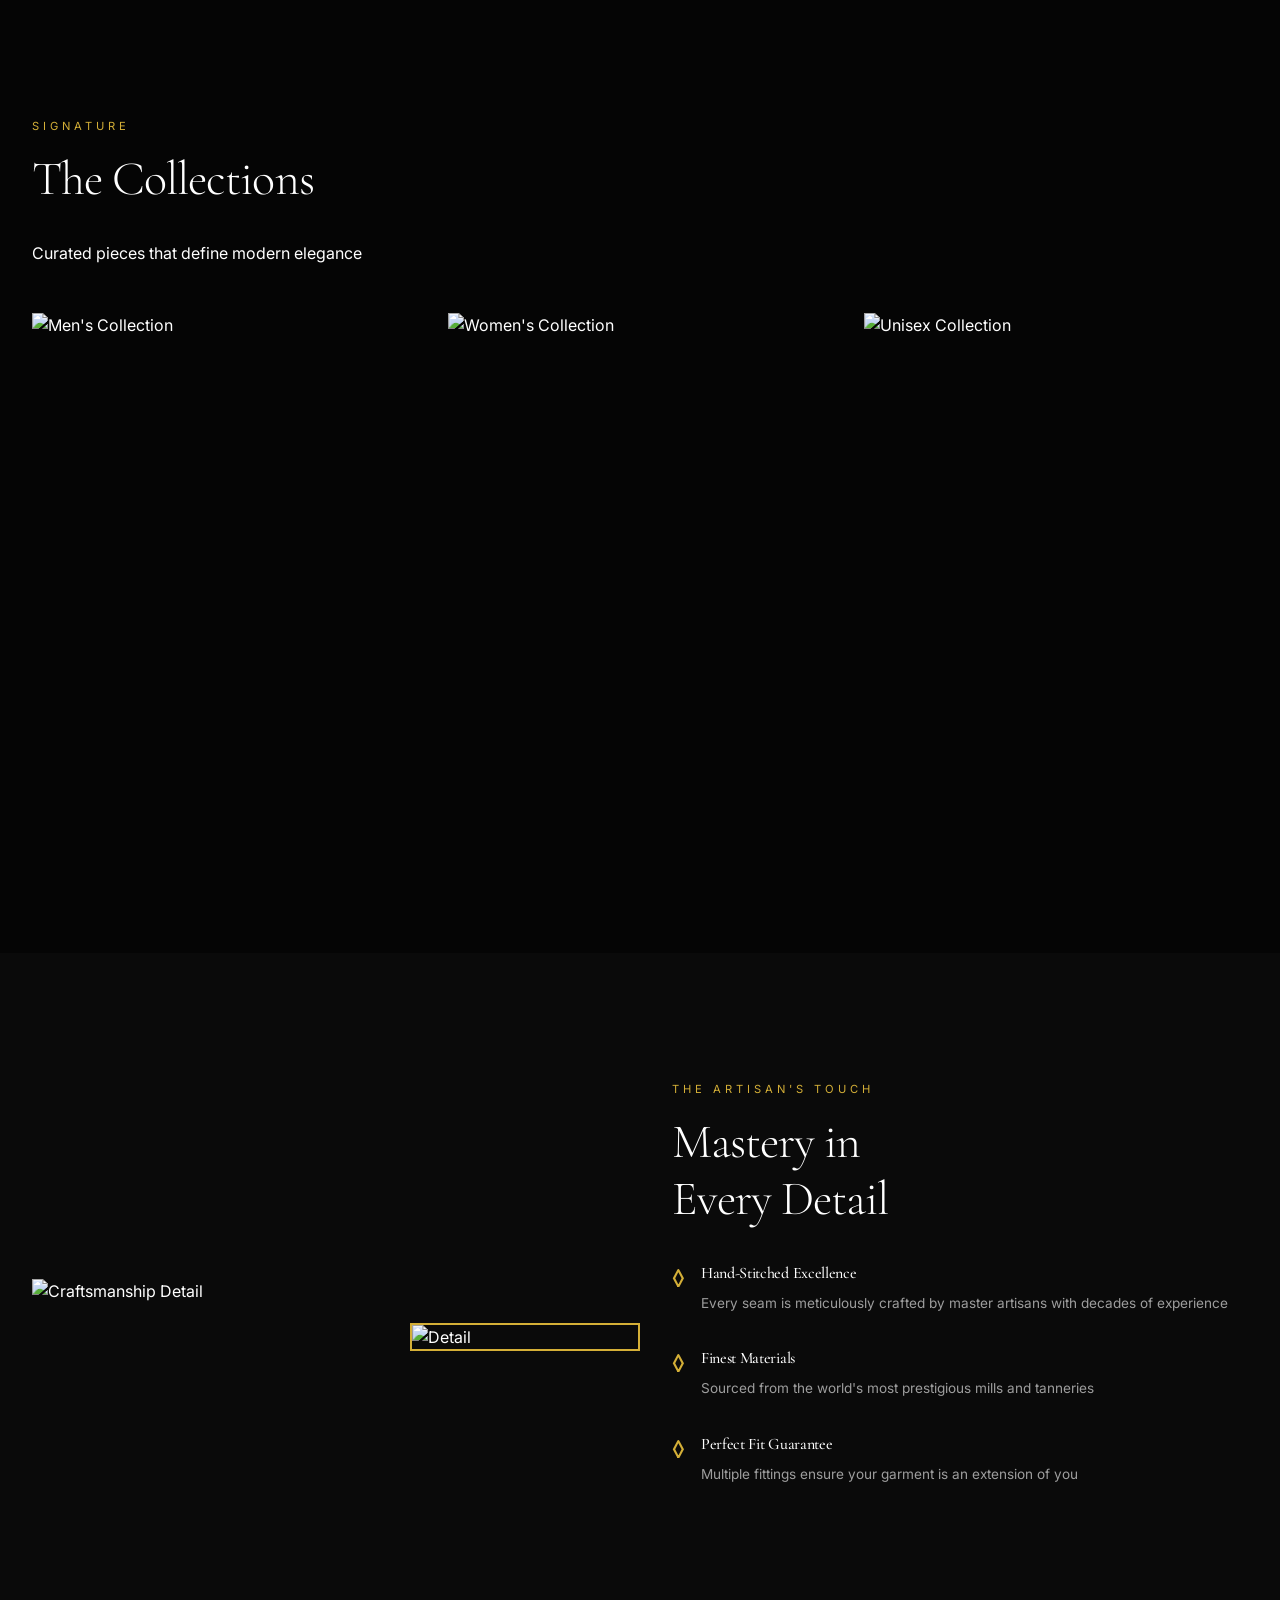
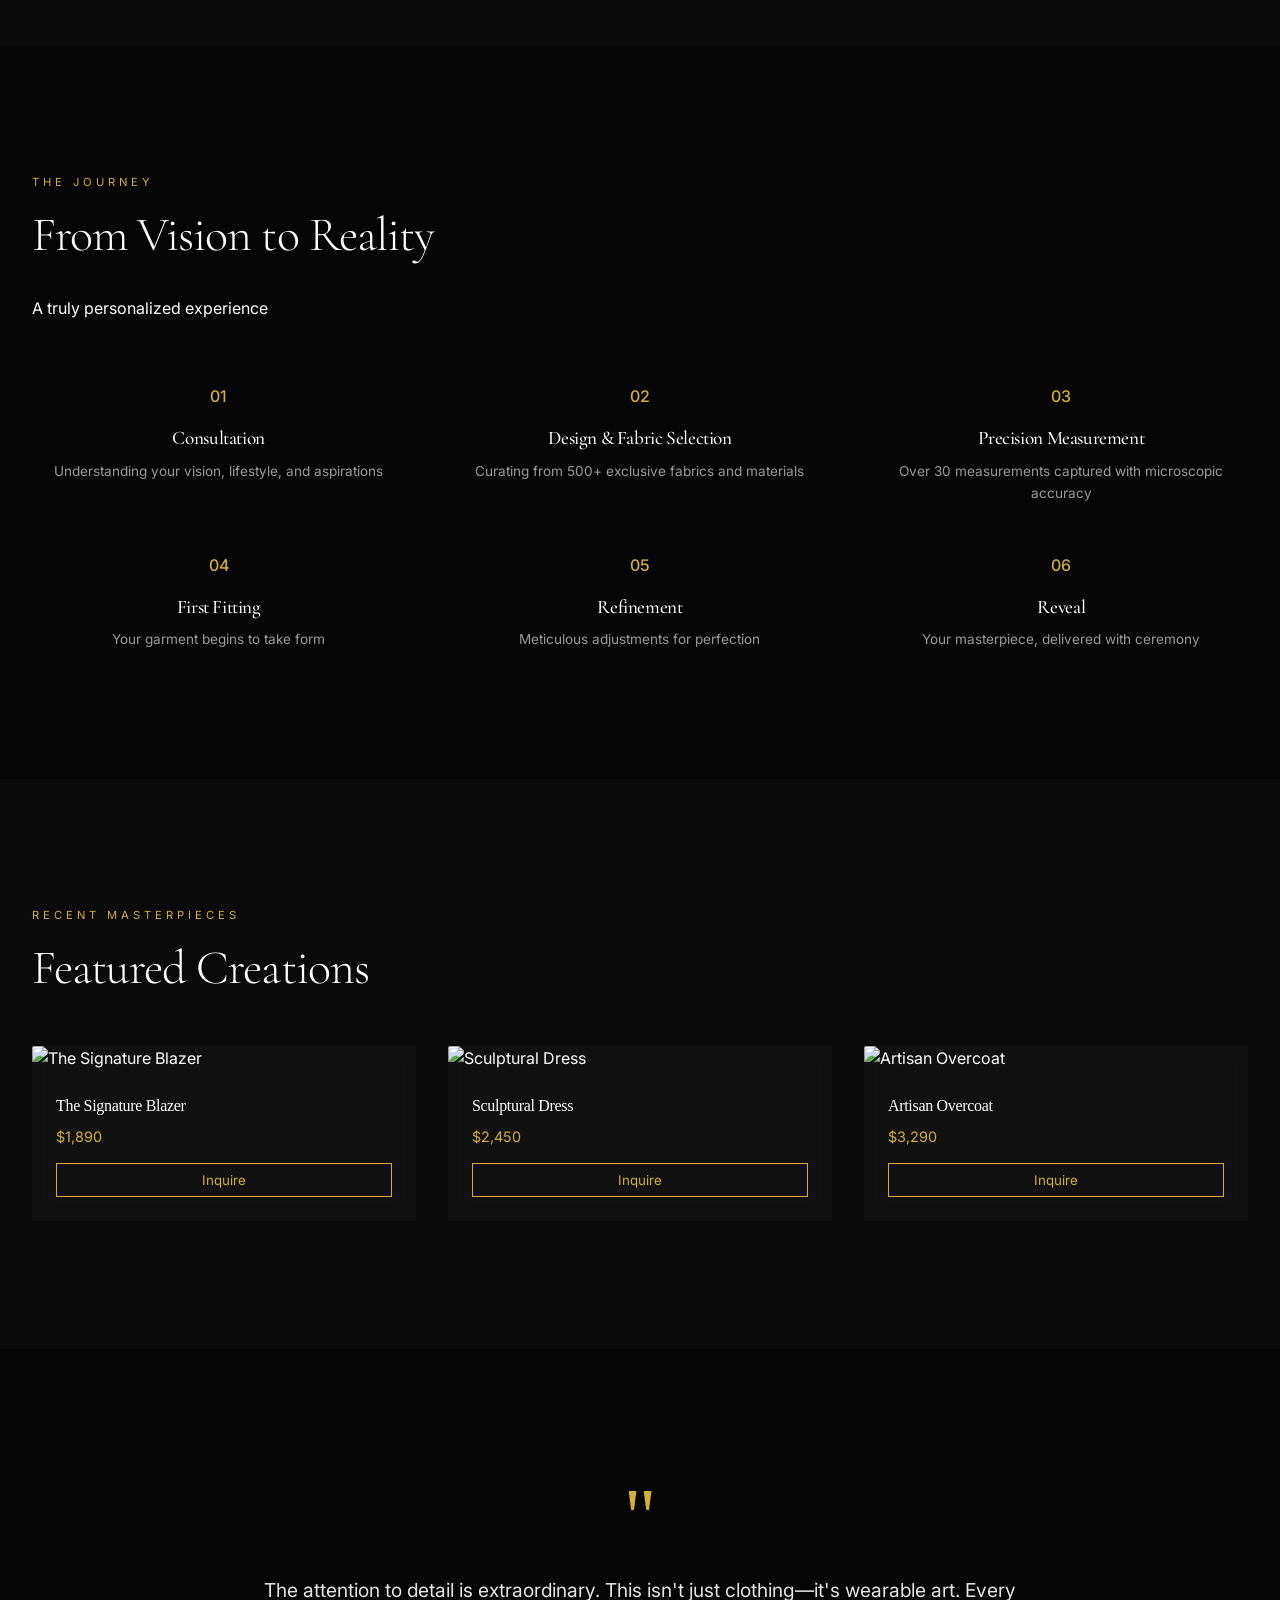
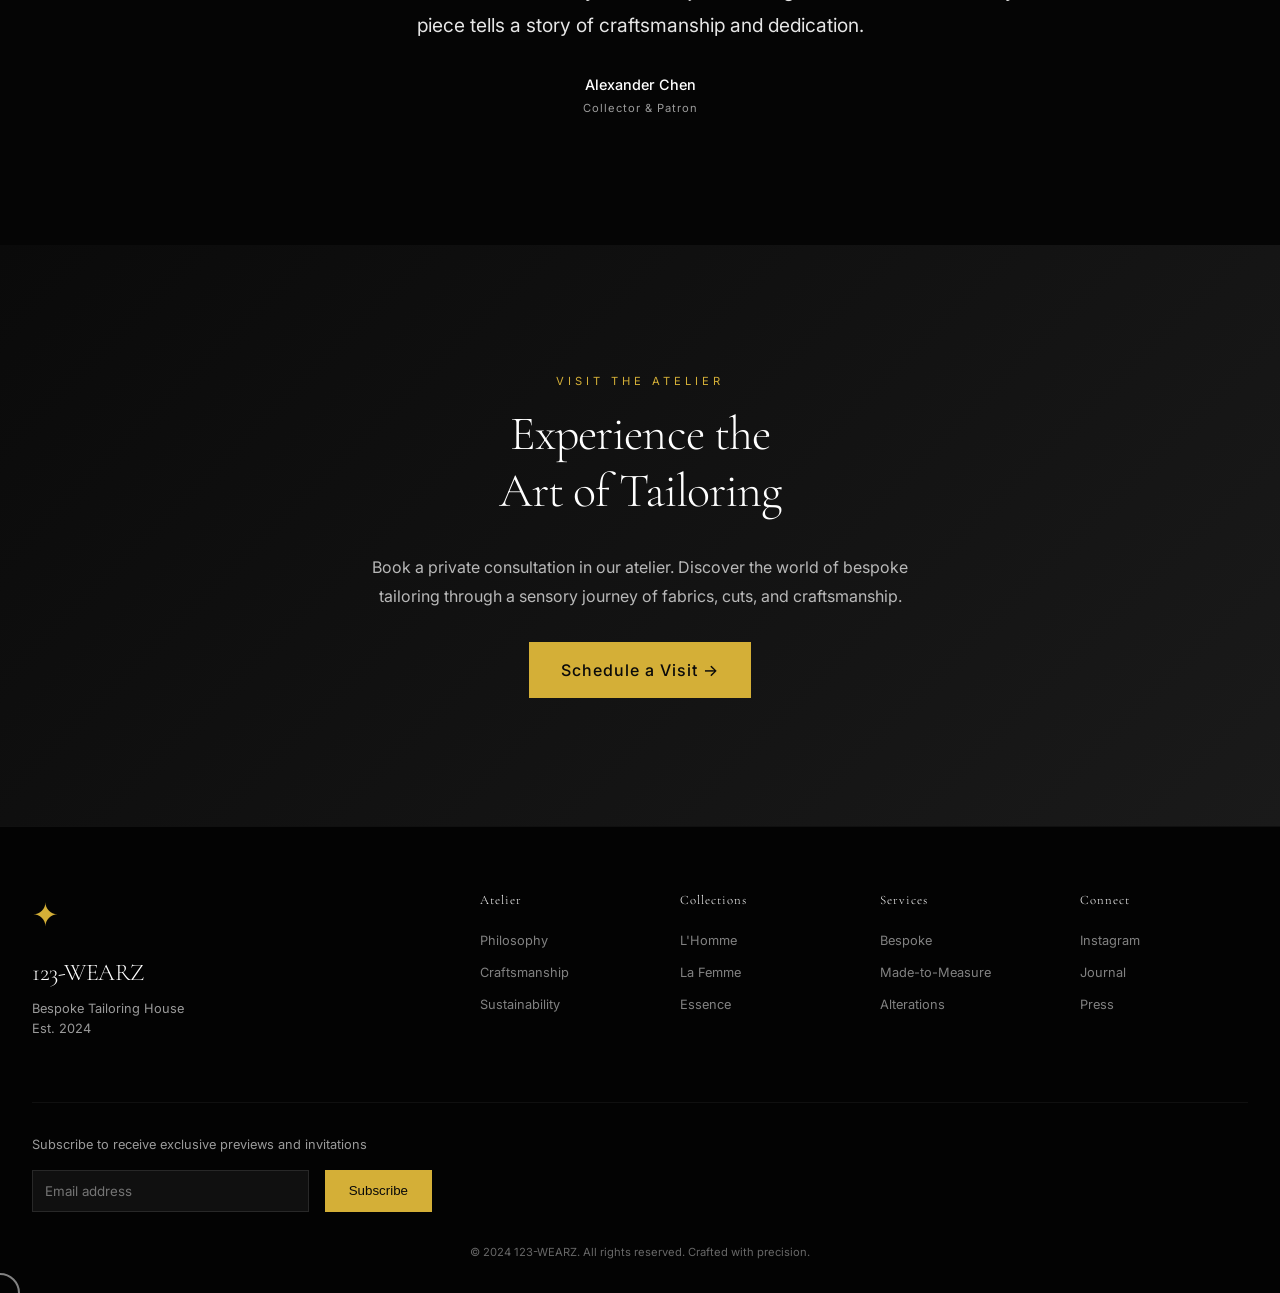
==== commit 157cd82d: "Update index.html" ====
--- a/index.html
+++ b/index.html
@@ -22,10 +22,10 @@
             </div>
             
             <div class="nav-links">
-                <a href="index.html" class="nav-link active">Atelier</a>
-                <a href="workshops.html" class="nav-link">Collections</a>
+                <a href="index.html" class="nav-link">Atelier</a>
+                <a href="shop.html" class="nav-link">Collections</a>
                 <a href="bespoke.html" class="nav-link">Bespoke</a>
-                <a href="workshops.html" class="nav-link">Masterclass</a>
+                <a href="workshops.html" class="nav-link active">Masterclass</a>
             </div>
             
             <div class="nav-actions">
@@ -388,4 +388,4 @@
 
     <script src="js/luxury.js"></script>
 </body>
-</html>+</html>
